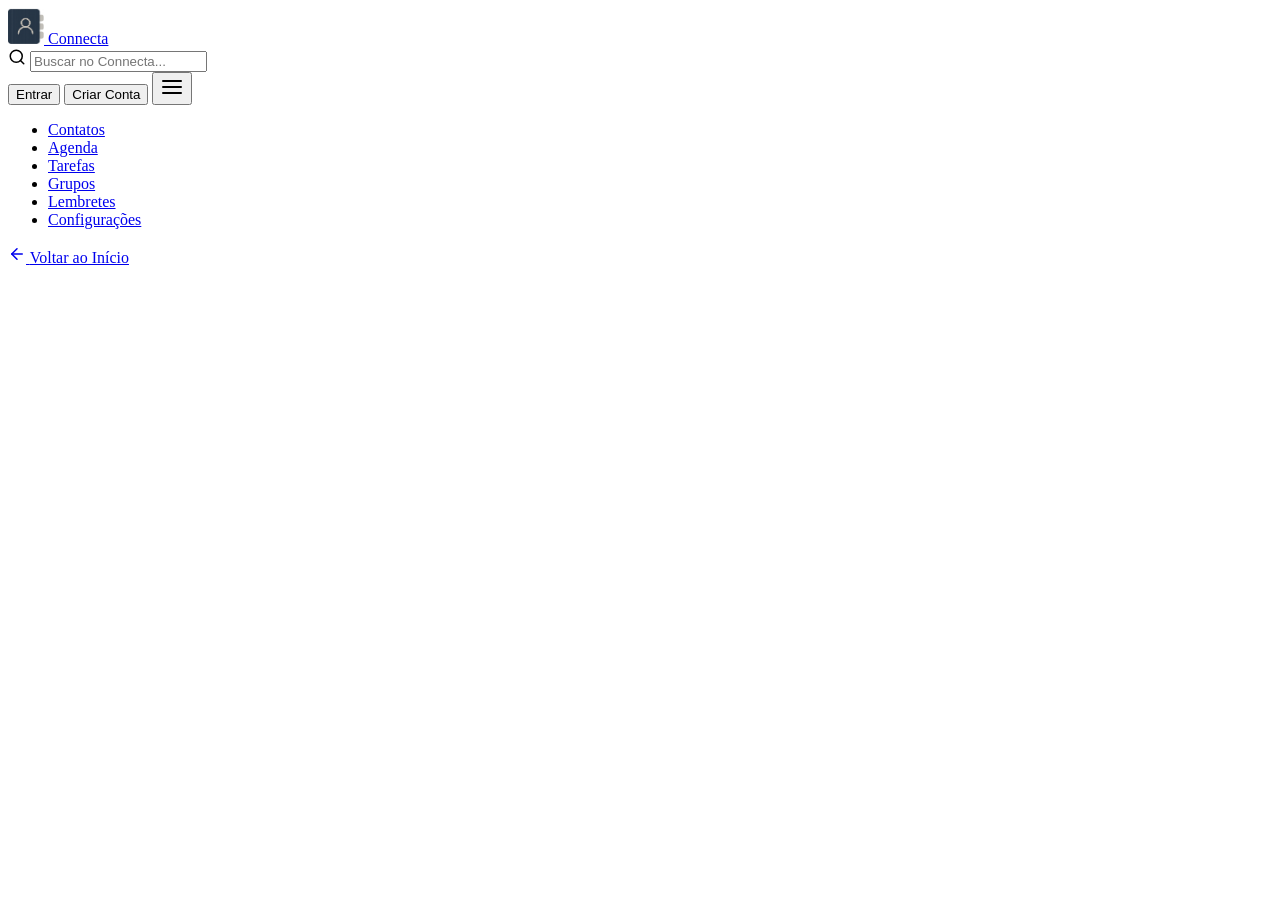
==== agenda.html @ d6580e30 "feat: adiciona estrutura HTML do header" ====
<!DOCTYPE html>
<html lang="pt-BR">
<head>
    <meta charset="UTF-8">
    <meta name="viewport" content="width=device-width, initial-scale=1.0">
    <title>Connecta — Agenda de Contatos</title>
    <link rel="stylesheet" href="style.css">
</head>
<body>

    <header class="main-header">
        <div class="header-container">

            <a href="index.html" class="logo-link" title="Connecta Home">
                <img src="assets/logo_connecta.png" alt="Logotipo do Connecta" class="logo-img" width="36" height="36">
                <span class="logo-text">Connecta</span>
            </a>

            <form class="search-form" action="#" method="GET" role="search">
                <div class="search-wrapper">
                    <svg class="search-icon" xmlns="http://www.w3.org/2000/svg" viewBox="0 0 24 24" width="18" height="18" fill="none" stroke="currentColor" stroke-width="2" stroke-linecap="round" stroke-linejoin="round" aria-hidden="true">
                        <circle cx="11" cy="11" r="8"></circle>
                        <line x1="21" y1="21" x2="16.65" y2="16.65"></line>
                    </svg>
                    <input type="search" class="search-input" placeholder="Buscar no Connecta..." aria-label="Buscar no Connecta">
                </div>
            </form>

            <div class="header-actions">
                <button type="button" class="btn btn-outline">Entrar</button>
                <button type="button" class="btn btn-primary">Criar Conta</button>
                <button type="button" class="btn-menu-mobile" aria-label="Abrir menu de navegação móvel">
                    <svg class="hamburger-icon" xmlns="http://www.w3.org/2000/svg" viewBox="0 0 24 24" width="24" height="24" fill="none" stroke="currentColor" stroke-width="2" stroke-linecap="round" stroke-linejoin="round" aria-hidden="true">
                        <line x1="3" y1="12" x2="21" y2="12"></line>
                        <line x1="3" y1="6" x2="21" y2="6"></line>
                        <line x1="3" y1="18" x2="21" y2="18"></line>
                    </svg>
                </button>
            </div>

        </div>
    </header>

    <div class="app-layout">
        <aside class="sidebar">
            <nav class="sidebar-nav" aria-label="Navegação Lateral">
                <ul class="sidebar-list">
                    <li class="sidebar-item">
                        <a href="index.html" class="sidebar-link">Contatos</a>
                    </li>
                    <li class="sidebar-item">
                        <a href="agenda.html" class="sidebar-link">Agenda</a>
                    </li>
                    <li class="sidebar-item">
                        <a href="tarefas.html" class="sidebar-link">Tarefas</a>
                    </li>
                    <li class="sidebar-item">
                        <a href="grupos.html" class="sidebar-link">Grupos</a>
                    </li>
                    <li class="sidebar-item">
                        <a href="lembretes.html" class="sidebar-link">Lembretes</a>
                    </li>
                    <li class="sidebar-item">
                        <a href="config.html" class="sidebar-link">Configurações</a>
                    </li>
                </ul>
            </nav>

            <div class="sidebar-footer">
                <a href="index.html" class="btn-back-home">
                    <svg xmlns="http://www.w3.org/2000/svg" viewBox="0 0 24 24" width="18" height="18" fill="none" stroke="currentColor" stroke-width="2" stroke-linecap="round" stroke-linejoin="round" aria-hidden="true">
                        <line x1="19" y1="12" x2="5" y2="12"></line>
                        <polyline points="12 19 5 12 12 5"></polyline>
                    </svg>
                    <span>Voltar ao Início</span>
                </a>
            </div>
        </aside>

        <main class="main-content">
            <!-- Insira o conteúdo específico desta página aqui -->
        </main>
    </div>

</body>
</html>
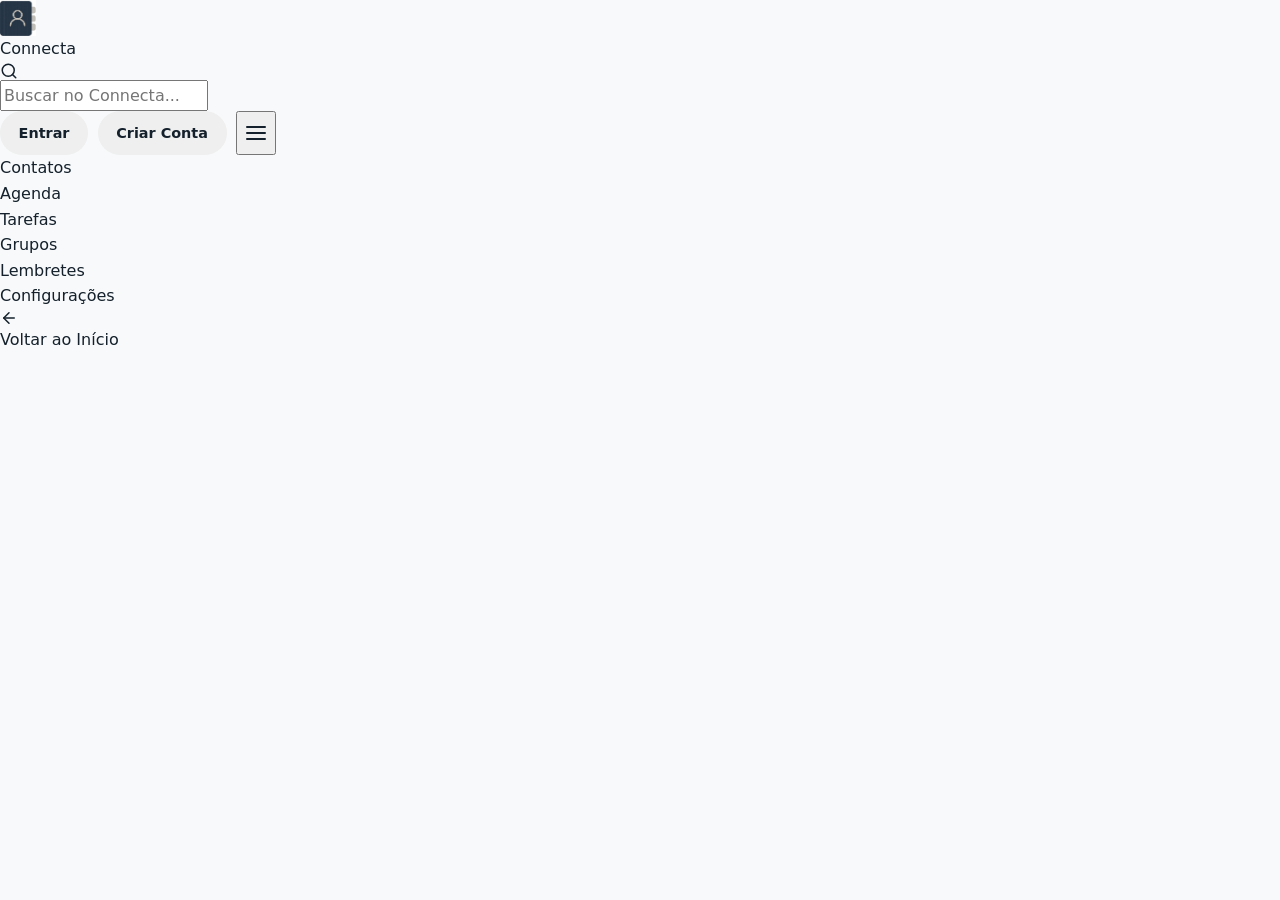
==== commit f8bc1adf: "tts" ====
--- a/agenda.html
+++ b/agenda.html
@@ -61,7 +61,7 @@
                         <a href="lembretes.html" class="sidebar-link">Lembretes</a>
                     </li>
                     <li class="sidebar-item">
-                        <a href="config.html" class="sidebar-link">Configurações</a>
+                        <a href="configuracoes.html" class="sidebar-link">Configurações</a>
                     </li>
                 </ul>
             </nav>
@@ -78,7 +78,6 @@
         </aside>
 
         <main class="main-content">
-            <!-- Insira o conteúdo específico desta página aqui -->
         </main>
     </div>
 
--- a/style.css
+++ b/style.css
@@ -0,0 +1,397 @@
+/* ==========================================================================
+   Connecta — estilos
+   1. Variáveis  2. Base  3. Botões  4. Header  5. Hero  6. Destaques
+   7. Responsivo
+   ========================================================================== */
+
+/* 1. Variáveis ------------------------------------------------------------ */
+:root {
+  --ink: #14202b;
+  --muted: #5a6672;
+  --line: #e2e7ec;
+  --bg: #f7f9fa;
+  --surface: #fff;
+  --brand: #0e6b66;
+  --brand-dark: #0a524e;
+  --brand-soft: #e3f2f0;
+
+  --font-sans: "Inter", system-ui, sans-serif;
+  --font-serif: "DM Serif Display", Georgia, serif;
+  --header-h: 72px;
+  --shadow: 0 12px 32px rgb(20 32 43 / 0.12);
+}
+
+/* 2. Base ----------------------------------------------------------------- */
+*, *::before, *::after { box-sizing: border-box; }
+
+html { scroll-behavior: smooth; }
+
+body {
+  margin: 0;
+  font: 400 1rem/1.6 var(--font-sans);
+  color: var(--ink);
+  background: var(--bg);
+  -webkit-font-smoothing: antialiased;
+}
+
+body.menu-open { overflow: hidden; }
+
+img, svg { display: block; max-width: 100%; }
+a { color: inherit; text-decoration: none; }
+ul { margin: 0; padding: 0; list-style: none; }
+h1, h2, h3, p { margin: 0; }
+button, input { font: inherit; color: inherit; }
+
+:focus-visible { outline: 3px solid var(--brand); outline-offset: 2px; }
+
+.container { width: min(1180px, 100% - 2.5rem); margin-inline: auto; }
+
+.sr-only {
+  position: absolute;
+  width: 1px; height: 1px;
+  overflow: hidden;
+  clip-path: inset(50%);
+  white-space: nowrap;
+}
+
+/* Ícones SVG de traço */
+.search svg,
+.feature svg {
+  fill: none;
+  stroke: currentColor;
+  stroke-width: 1.8;
+  stroke-linecap: round;
+  stroke-linejoin: round;
+}
+
+/* 3. Botões --------------------------------------------------------------- */
+.btn {
+  display: inline-flex;
+  align-items: center;
+  justify-content: center;
+  padding: 0.6rem 1.1rem;
+  border: 1px solid transparent;
+  border-radius: 999px;
+  font-size: 0.9rem;
+  font-weight: 600;
+  cursor: pointer;
+  transition: background 0.2s, border-color 0.2s;
+}
+
+.btn--ghost { background: var(--surface); border-color: var(--line); }
+.btn--ghost:hover { border-color: var(--ink); }
+
+.btn--primary { background: var(--brand); color: #fff; }
+.btn--primary:hover { background: var(--brand-dark); }
+
+.btn--lg { padding: 0.85rem 1.7rem; font-size: 1rem; }
+
+/* 4. Header --------------------------------------------------------------- */
+.site-header {
+  position: sticky;
+  top: 0;
+  z-index: 50;
+  background: var(--surface);
+  border-bottom: 1px solid var(--line);
+}
+
+.header-inner {
+  display: flex;
+  align-items: center;
+  gap: 1.5rem;
+  min-height: var(--header-h);
+}
+
+/* Logo */
+.logo { display: flex; align-items: center; gap: 0.7rem; flex-shrink: 0; }
+.logo img { width: 36px; height: 36px; object-fit: contain; }
+
+.logo strong {
+  display: block;
+  font: 400 1.5rem/1 var(--font-serif);
+}
+
+.logo small { display: block; font-size: 0.75rem; color: var(--muted); }
+
+/* Navegação */
+.site-nav ul { display: flex; gap: 0.25rem; }
+
+.site-nav a {
+  display: block;
+  padding: 0.5rem 0.8rem;
+  border-radius: 8px;
+  font-size: 0.92rem;
+  font-weight: 500;
+  color: var(--muted);
+  transition: background 0.2s, color 0.2s;
+}
+
+.site-nav a:hover { background: var(--bg); color: var(--ink); }
+.site-nav a[aria-current="page"] { background: var(--brand-soft); color: var(--brand); }
+
+/* Busca */
+.search { position: relative; margin-left: auto; width: min(280px, 100%); }
+
+.search svg {
+  position: absolute;
+  top: 50%; left: 0.9rem;
+  width: 18px; height: 18px;
+  translate: 0 -50%;
+  color: var(--muted);
+  pointer-events: none;
+}
+
+.search input {
+  width: 100%;
+  padding: 0.6rem 1rem 0.6rem 2.6rem;
+  border: 1px solid var(--line);
+  border-radius: 999px;
+  background: var(--bg);
+  transition: border-color 0.2s, box-shadow 0.2s, background 0.2s;
+}
+
+.search input:focus {
+  outline: none;
+  border-color: var(--brand);
+  background: var(--surface);
+  box-shadow: 0 0 0 3px var(--brand-soft);
+}
+
+.search-results {
+  position: absolute;
+  inset: calc(100% + 0.5rem) 0 auto;
+  max-height: 320px;
+  padding: 0.35rem;
+  overflow: auto;
+  background: var(--surface);
+  border: 1px solid var(--line);
+  border-radius: 12px;
+  box-shadow: var(--shadow);
+}
+
+.search-results[hidden] { display: none; }
+
+.search-results li {
+  display: flex;
+  flex-direction: column;
+  padding: 0.55rem 0.75rem;
+  border-radius: 8px;
+  font-size: 0.9rem;
+}
+
+.search-results li:hover { background: var(--bg); }
+.search-results small { color: var(--muted); }
+
+.header-actions { display: flex; gap: 0.6rem; }
+
+/* Botão do menu (só aparece no mobile) */
+.menu-toggle {
+  display: none;
+  flex-direction: column;
+  align-items: center;
+  justify-content: center;
+  gap: 5px;
+  width: 42px; height: 42px;
+  background: var(--surface);
+  border: 1px solid var(--line);
+  border-radius: 10px;
+  cursor: pointer;
+}
+
+.menu-toggle span {
+  width: 18px; height: 2px;
+  background: var(--ink);
+  transition: transform 0.2s, opacity 0.2s;
+}
+
+.menu-open .menu-toggle span:nth-child(1) { transform: translateY(7px) rotate(45deg); }
+.menu-open .menu-toggle span:nth-child(2) { opacity: 0; }
+.menu-open .menu-toggle span:nth-child(3) { transform: translateY(-7px) rotate(-45deg); }
+
+.overlay {
+  position: fixed;
+  inset: 0;
+  z-index: 40;
+  background: rgb(20 32 43 / 0.4);
+  opacity: 0;
+  visibility: hidden;
+  transition: opacity 0.3s, visibility 0.3s;
+}
+
+.menu-open .overlay { opacity: 1; visibility: visible; }
+
+/* 5. Hero ----------------------------------------------------------------- */
+.hero { padding: clamp(3rem, 8vw, 6rem) 0; }
+
+.hero-inner {
+  display: grid;
+  grid-template-columns: 1fr 1.05fr;
+  gap: clamp(2rem, 6vw, 5rem);
+  align-items: center;
+}
+
+.hero h1 {
+  font: 400 clamp(2.4rem, 5.5vw, 4rem)/1.08 var(--font-serif);
+  letter-spacing: -0.01em;
+  text-wrap: balance;
+}
+
+.hero p {
+  max-width: 44ch;
+  margin: 1.25rem 0 2rem;
+  font-size: 1.125rem;
+  color: var(--muted);
+}
+
+.checks {
+  display: flex;
+  flex-wrap: wrap;
+  gap: 0.5rem 1.5rem;
+  margin-top: 1.5rem;
+  font-size: 0.92rem;
+  color: var(--muted);
+}
+
+.checks li::before {
+  content: "✓";
+  margin-right: 0.45rem;
+  font-weight: 700;
+  color: var(--brand);
+}
+
+/* Mockup do app */
+.mockup {
+  display: grid;
+  grid-template-columns: 150px 1fr;
+  overflow: hidden;
+  font-size: 0.85rem;
+  background: var(--surface);
+  border: 1px solid var(--line);
+  border-radius: 18px;
+  box-shadow: 0 30px 60px -20px rgb(20 32 43 / 0.25);
+}
+
+.mockup aside {
+  padding: 1.25rem 1rem;
+  background: var(--bg);
+  border-right: 1px solid var(--line);
+}
+
+.mockup aside strong {
+  display: block;
+  margin-bottom: 1rem;
+  font: 400 1.1rem/1 var(--font-serif);
+}
+
+.mockup aside li { padding: 0.45rem 0.6rem; border-radius: 8px; color: var(--muted); }
+.mockup aside .is-active { background: var(--brand-soft); color: var(--brand); font-weight: 600; }
+
+.mockup-main { padding: 1.25rem; }
+
+.mockup-head {
+  display: flex;
+  align-items: center;
+  justify-content: space-between;
+  margin-bottom: 0.75rem;
+}
+
+.mockup-head h3 { font-size: 1rem; }
+
+.mockup-head span {
+  padding: 0.3rem 0.75rem;
+  border-radius: 999px;
+  background: var(--brand);
+  color: #fff;
+  font-size: 0.75rem;
+  font-weight: 600;
+}
+
+.contact {
+  display: flex;
+  align-items: center;
+  gap: 0.75rem;
+  padding: 0.75rem 0;
+  border-top: 1px solid var(--line);
+}
+
+.contact small { display: block; color: var(--muted); }
+
+.contact:nth-child(1) { --tone: #b4531b; }
+.contact:nth-child(2) { --tone: #0e6b66; }
+.contact:nth-child(3) { --tone: #3558c6; }
+
+.avatar {
+  display: grid;
+  place-items: center;
+  flex-shrink: 0;
+  width: 36px; height: 36px;
+  border-radius: 50%;
+  font-weight: 600;
+  color: var(--tone);
+  background: color-mix(in srgb, var(--tone) 14%, #fff);
+}
+
+/* 6. Destaques ------------------------------------------------------------ */
+.features { padding-bottom: clamp(3rem, 8vw, 6rem); }
+
+.features-list {
+  display: grid;
+  grid-template-columns: repeat(3, 1fr);
+  gap: 2rem;
+}
+
+.feature { padding-top: 1.5rem; border-top: 1px solid var(--line); }
+
+.feature svg {
+  width: 40px; height: 40px;
+  padding: 9px;
+  border-radius: 10px;
+  background: var(--brand-soft);
+  color: var(--brand);
+}
+
+.feature h3 { margin-top: 1rem; font-size: 1.05rem; }
+.feature p { margin-top: 0.35rem; font-size: 0.92rem; color: var(--muted); }
+
+/* 7. Responsivo ----------------------------------------------------------- */
+
+/* Menu vira gaveta lateral */
+@media (max-width: 1120px) {
+  .menu-toggle { display: flex; }
+
+  .site-nav {
+    position: fixed;
+    inset: 0 0 0 auto;
+    width: min(320px, 85vw);
+    padding: 5rem 1.25rem 1.5rem;
+    background: var(--surface);
+    box-shadow: var(--shadow);
+    translate: 100% 0;
+    visibility: hidden;
+    transition: translate 0.3s, visibility 0.3s;
+  }
+
+  .menu-open .site-nav { translate: 0; visibility: visible; }
+
+  .site-nav ul { flex-direction: column; }
+  .site-nav a { padding: 0.8rem 1rem; font-size: 1rem; }
+}
+
+@media (max-width: 960px) {
+  .hero-inner { grid-template-columns: 1fr; }
+}
+
+@media (max-width: 720px) {
+  .header-inner { flex-wrap: wrap; gap: 0.75rem; padding-block: 0.75rem; }
+  .header-actions { margin-left: auto; }
+  .header-actions .btn--ghost { display: none; }
+  .search { order: 5; flex: 1 1 100%; width: 100%; margin-left: 0; }
+
+  .features-list { grid-template-columns: 1fr; gap: 1.5rem; }
+  .mockup { grid-template-columns: 1fr; }
+  .mockup aside { display: none; }
+}
+
+@media (prefers-reduced-motion: reduce) {
+  * { transition: none !important; scroll-behavior: auto !important; }
+}
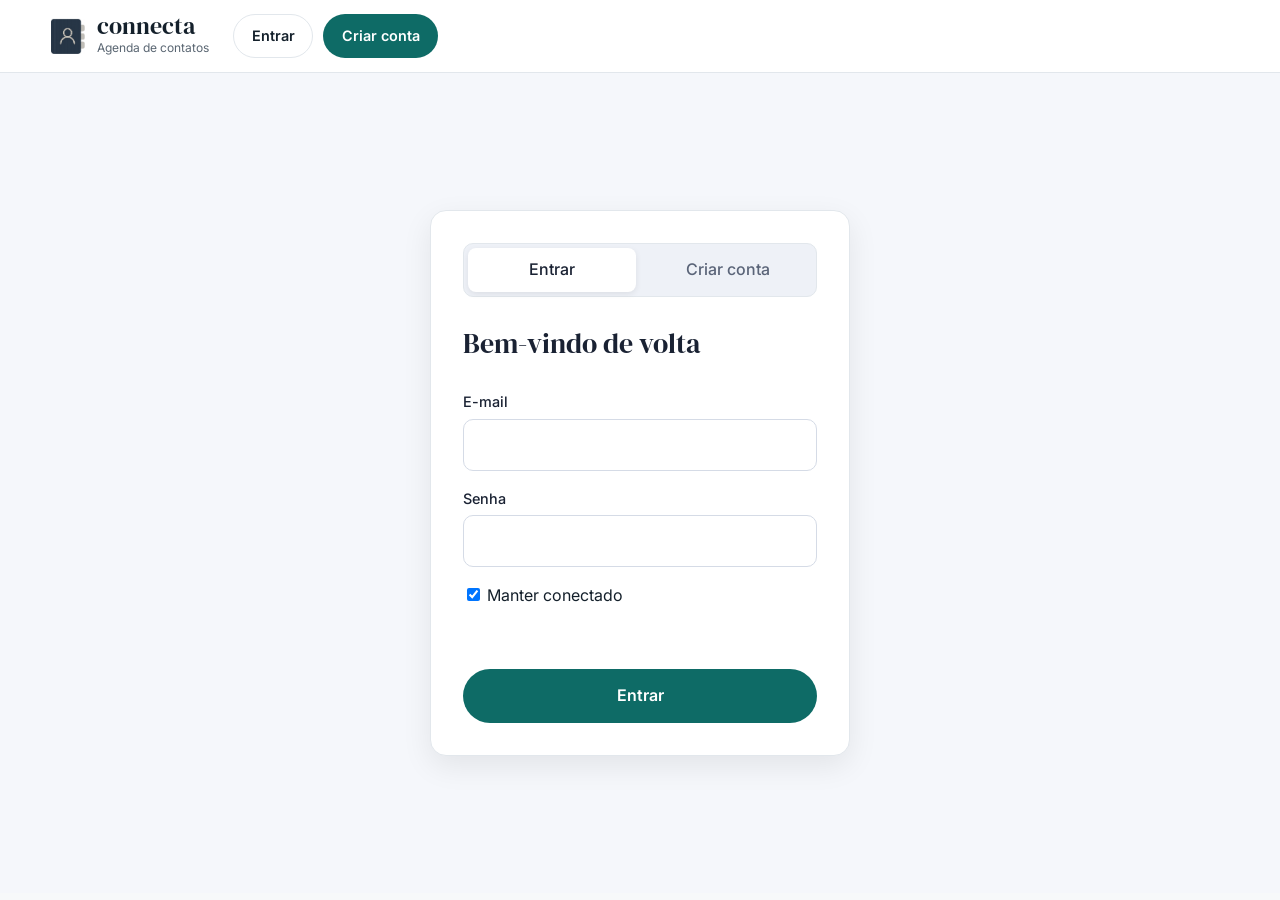
==== commit b63f69d5: "80%" ====
--- a/agenda.html
+++ b/agenda.html
@@ -1,85 +1,997 @@
 <!DOCTYPE html>
 <html lang="pt-BR">
 <head>
-    <meta charset="UTF-8">
-    <meta name="viewport" content="width=device-width, initial-scale=1.0">
-    <title>Connecta — Agenda de Contatos</title>
-    <link rel="stylesheet" href="style.css">
+  <meta charset="UTF-8">
+  <meta name="viewport" content="width=device-width, initial-scale=1">
+  <title>Agenda | Connecta</title>
+  <link rel="icon" href="images/logo.png">
+  <link rel="preconnect" href="https://fonts.googleapis.com">
+  <link rel="preconnect" href="https://fonts.gstatic.com" crossorigin>
+  <link rel="stylesheet" href="https://fonts.googleapis.com/css2?family=DM+Serif+Display&family=Inter:wght@400;500;600&display=swap">
+  <style>
+    :root {
+      --primaria: #4f46e5;
+      --primaria-suave: #eef2ff;
+      --primaria-escura: #4338ca;
+      --texto: #1f2937;
+      --texto-suave: #6b7280;
+      --borda: #e5e7eb;
+      --fundo: #f8fafc;
+      --branco: #ffffff;
+      --verde: #16a34a;
+      --amarelo: #d97706;
+      --vermelho: #dc2626;
+      --raio: 14px;
+      --sombra: 0 4px 18px rgba(15, 23, 42, 0.06);
+    }
+
+    * { box-sizing: border-box; }
+
+    body {
+      margin: 0;
+      font-family: "Inter", system-ui, sans-serif;
+      background: var(--fundo);
+      color: var(--texto);
+      min-height: 100vh;
+    }
+
+    [hidden] { display: none !important; }
+
+    /* ---------- Cabeçalho ---------- */
+    .topo {
+      background: var(--branco);
+      border-bottom: 1px solid var(--borda);
+      position: sticky;
+      top: 0;
+      z-index: 10;
+    }
+    .topo-inner {
+      max-width: 1100px;
+      margin: 0 auto;
+      padding: 14px 20px;
+      display: flex;
+      align-items: center;
+      gap: 20px;
+      flex-wrap: wrap;
+    }
+    .logo {
+      display: flex;
+      align-items: center;
+      gap: 10px;
+      text-decoration: none;
+      color: var(--texto);
+    }
+    .logo strong {
+      font-family: "DM Serif Display", serif;
+      font-weight: 400;
+      font-size: 1.2rem;
+    }
+    .nav { display: flex; gap: 4px; flex-wrap: wrap; }
+    .nav a {
+      text-decoration: none;
+      color: var(--texto-suave);
+      padding: 7px 12px;
+      border-radius: 999px;
+      font-size: 0.92rem;
+    }
+    .nav a:hover { background: var(--fundo); color: var(--texto); }
+    .nav a[aria-current="page"] {
+      background: var(--primaria-suave);
+      color: var(--primaria);
+      font-weight: 600;
+    }
+    .usuario {
+      margin-left: auto;
+      display: flex;
+      align-items: center;
+      gap: 10px;
+      font-size: 0.9rem;
+      color: var(--texto-suave);
+    }
+    .usuario strong { color: var(--texto); }
+
+    /* ---------- Layout ---------- */
+    .container { max-width: 1100px; margin: 0 auto; padding: 32px 20px 60px; }
+
+    .cabecalho {
+      display: flex;
+      justify-content: space-between;
+      align-items: flex-end;
+      gap: 16px;
+      flex-wrap: wrap;
+      margin-bottom: 24px;
+    }
+    .cabecalho h1 {
+      font-family: "DM Serif Display", serif;
+      font-weight: 400;
+      font-size: 2rem;
+      margin: 0 0 4px;
+    }
+    .cabecalho p { margin: 0; color: var(--texto-suave); }
+
+    /* ---------- Botões ---------- */
+    .btn {
+      border: 1px solid transparent;
+      border-radius: 10px;
+      padding: 10px 16px;
+      font: inherit;
+      font-size: 0.92rem;
+      font-weight: 600;
+      cursor: pointer;
+      transition: background 0.2s, transform 0.1s;
+    }
+    .btn:active { transform: scale(0.98); }
+    .btn-primario { background: var(--primaria); color: #fff; }
+    .btn-primario:hover { background: var(--primaria-escura); }
+    .btn-secundario { background: var(--branco); border-color: var(--borda); color: var(--texto); }
+    .btn-secundario:hover { background: var(--fundo); }
+    .btn-perigo { background: #fee2e2; color: var(--vermelho); }
+    .btn-perigo:hover { background: #fecaca; }
+    .btn-pequeno { padding: 6px 12px; font-size: 0.83rem; }
+    .btn-texto {
+      background: none;
+      border: none;
+      color: var(--primaria);
+      font: inherit;
+      font-size: 0.9rem;
+      font-weight: 600;
+      cursor: pointer;
+      padding: 0;
+    }
+
+    /* ---------- Filtros ---------- */
+    .filtros {
+      display: flex;
+      gap: 12px;
+      flex-wrap: wrap;
+      align-items: center;
+      background: var(--branco);
+      border: 1px solid var(--borda);
+      border-radius: var(--raio);
+      padding: 12px;
+      margin-bottom: 20px;
+      box-shadow: var(--sombra);
+    }
+    .abas { display: flex; gap: 6px; flex-wrap: wrap; }
+    .aba {
+      border: none;
+      background: transparent;
+      padding: 8px 14px;
+      border-radius: 8px;
+      font: inherit;
+      font-size: 0.9rem;
+      color: var(--texto-suave);
+      cursor: pointer;
+    }
+    .aba:hover { background: var(--fundo); }
+    .aba.ativa { background: var(--primaria-suave); color: var(--primaria); font-weight: 600; }
+    .filtro-mes {
+      margin-left: auto;
+      display: flex;
+      gap: 8px;
+      align-items: center;
+    }
+    .filtro-mes input {
+      padding: 8px 10px;
+      border: 1px solid var(--borda);
+      border-radius: 8px;
+      font: inherit;
+    }
+
+    /* ---------- Lista ---------- */
+    .lista { display: grid; gap: 14px; }
+    .card {
+      background: var(--branco);
+      border: 1px solid var(--borda);
+      border-radius: var(--raio);
+      padding: 18px;
+      display: grid;
+      grid-template-columns: 74px 1fr;
+      gap: 18px;
+      box-shadow: var(--sombra);
+      cursor: pointer;
+      transition: transform 0.15s, box-shadow 0.15s;
+    }
+    .card:hover, .card:focus-visible {
+      transform: translateY(-2px);
+      box-shadow: 0 8px 24px rgba(15, 23, 42, 0.1);
+      outline: none;
+    }
+    .data-bloco {
+      background: var(--primaria-suave);
+      color: var(--primaria);
+      border-radius: 12px;
+      text-align: center;
+      padding: 10px 6px;
+      align-self: start;
+    }
+    .data-bloco .dia { display: block; font-size: 1.7rem; font-weight: 700; line-height: 1; }
+    .data-bloco .mes { display: block; font-size: 0.78rem; text-transform: uppercase; letter-spacing: 0.05em; margin-top: 4px; }
+    .data-bloco .ano { display: block; font-size: 0.72rem; opacity: 0.7; }
+    .card h3 { margin: 0 0 6px; font-size: 1.1rem; }
+    .meta {
+      display: flex;
+      gap: 14px;
+      flex-wrap: wrap;
+      font-size: 0.88rem;
+      color: var(--texto-suave);
+      margin-bottom: 10px;
+    }
+    .badges { display: flex; gap: 8px; flex-wrap: wrap; }
+    .badge {
+      font-size: 0.75rem;
+      padding: 3px 10px;
+      border-radius: 999px;
+      background: var(--fundo);
+      color: var(--texto-suave);
+      border: 1px solid var(--borda);
+      font-weight: 500;
+    }
+    .badge.verde { background: #dcfce7; color: #166534; border-color: #bbf7d0; }
+    .badge.amarelo { background: #fef3c7; color: #92400e; border-color: #fde68a; }
+    .badge.vermelho { background: #fee2e2; color: #991b1b; border-color: #fecaca; }
+    .badge.roxo { background: var(--primaria-suave); color: var(--primaria); border-color: #c7d2fe; }
+
+    .vazio {
+      text-align: center;
+      padding: 48px 20px;
+      background: var(--branco);
+      border: 2px dashed var(--borda);
+      border-radius: var(--raio);
+      color: var(--texto-suave);
+    }
+    .vazio strong { color: var(--texto); display: block; margin-bottom: 6px; }
+
+    /* ---------- Modais ---------- */
+    dialog {
+      border: none;
+      border-radius: 18px;
+      padding: 0;
+      width: min(580px, 94vw);
+      max-height: 90vh;
+      box-shadow: 0 20px 60px rgba(15, 23, 42, 0.25);
+    }
+    dialog::backdrop { background: rgba(15, 23, 42, 0.45); }
+    .modal { padding: 24px; }
+    .modal-topo {
+      display: flex;
+      justify-content: space-between;
+      align-items: center;
+      margin-bottom: 18px;
+      gap: 12px;
+    }
+    .modal-topo h2 {
+      margin: 0;
+      font-family: "DM Serif Display", serif;
+      font-weight: 400;
+      font-size: 1.5rem;
+    }
+    .fechar {
+      background: none;
+      border: none;
+      font-size: 1.6rem;
+      cursor: pointer;
+      color: var(--texto-suave);
+      line-height: 1;
+    }
+
+    .campos { display: grid; grid-template-columns: 1fr 1fr; gap: 14px; }
+    .campo { display: flex; flex-direction: column; gap: 6px; }
+    .campo.inteiro { grid-column: 1 / -1; }
+    .campo label { font-size: 0.85rem; font-weight: 600; }
+    .obrigatorio { color: var(--vermelho); font-weight: 700; }
+    .campo input, .campo select, .campo textarea {
+      padding: 10px 12px;
+      border: 1px solid var(--borda);
+      border-radius: 10px;
+      font: inherit;
+      background: var(--branco);
+      color: var(--texto);
+    }
+    .campo textarea { resize: vertical; min-height: 70px; }
+    .campo input:focus, .campo select:focus, .campo textarea:focus {
+      outline: 2px solid var(--primaria);
+      outline-offset: 0;
+      border-color: transparent;
+    }
+    .campo input[aria-invalid="true"], .campo select[aria-invalid="true"] {
+      border-color: var(--vermelho);
+      background: #fef2f2;
+    }
+    .campo small { color: var(--texto-suave); font-size: 0.78rem; }
+    .erro-campo { color: var(--vermelho); font-size: 0.78rem; min-height: 1em; }
+    .checkbox { display: flex; gap: 10px; align-items: center; font-size: 0.9rem; font-weight: 500; }
+    .legenda { font-size: 0.8rem; color: var(--texto-suave); margin: 14px 0 0; }
+    .aviso-geral { color: var(--vermelho); font-size: 0.88rem; margin: 10px 0 0; min-height: 1em; }
+    .acoes {
+      display: flex;
+      justify-content: flex-end;
+      gap: 10px;
+      margin-top: 20px;
+      flex-wrap: wrap;
+    }
+    .acoes.esquerda { justify-content: space-between; }
+
+    .bloco { margin-top: 18px; }
+    .bloco h4 {
+      margin: 0 0 8px;
+      font-size: 0.8rem;
+      color: var(--texto-suave);
+      text-transform: uppercase;
+      letter-spacing: 0.05em;
+    }
+    .bloco p { margin: 0; line-height: 1.5; white-space: pre-line; }
+    .pessoas { list-style: none; margin: 0; padding: 0; display: grid; gap: 8px; }
+    .pessoas li {
+      display: flex;
+      justify-content: space-between;
+      align-items: center;
+      gap: 10px;
+      padding: 8px 12px;
+      background: var(--fundo);
+      border-radius: 10px;
+      font-size: 0.9rem;
+    }
+    .pessoas .botoes { display: flex; gap: 6px; }
+    .rsvp { display: flex; gap: 8px; flex-wrap: wrap; }
+    .rsvp button {
+      flex: 1;
+      padding: 10px;
+      border-radius: 10px;
+      border: 1px solid var(--borda);
+      background: var(--branco);
+      font: inherit;
+      font-size: 0.88rem;
+      cursor: pointer;
+      min-width: 90px;
+    }
+    .rsvp button.vai { background: #dcfce7; border-color: var(--verde); color: #166534; font-weight: 600; }
+    .rsvp button.talvez { background: #fef3c7; border-color: var(--amarelo); color: #92400e; font-weight: 600; }
+    .rsvp button.nao { background: #fee2e2; border-color: var(--vermelho); color: #991b1b; font-weight: 600; }
+    .nota { font-size: 0.88rem; color: var(--texto-suave); margin: 0; }
+
+    /* ---------- Notificação ---------- */
+    .toast {
+      position: fixed;
+      bottom: 24px;
+      left: 50%;
+      transform: translateX(-50%);
+      background: var(--texto);
+      color: #fff;
+      padding: 12px 18px;
+      border-radius: 10px;
+      font-size: 0.9rem;
+      box-shadow: 0 10px 30px rgba(0, 0, 0, 0.2);
+      z-index: 100;
+      opacity: 0;
+      pointer-events: none;
+      transition: opacity 0.25s;
+    }
+    .toast.visivel { opacity: 1; }
+
+    @media (max-width: 640px) {
+      .campos { grid-template-columns: 1fr; }
+      .card { grid-template-columns: 1fr; }
+      .data-bloco { display: flex; gap: 8px; align-items: baseline; justify-content: flex-start; padding: 8px 12px; }
+      .data-bloco .dia { font-size: 1.2rem; }
+      .filtro-mes { margin-left: 0; width: 100%; }
+      .filtro-mes input { flex: 1; }
+      .usuario { margin-left: 0; }
+    }
+  </style>
 </head>
 <body>
 
-    <header class="main-header">
-        <div class="header-container">
-
-            <a href="index.html" class="logo-link" title="Connecta Home">
-                <img src="assets/logo_connecta.png" alt="Logotipo do Connecta" class="logo-img" width="36" height="36">
-                <span class="logo-text">Connecta</span>
-            </a>
-
-            <form class="search-form" action="#" method="GET" role="search">
-                <div class="search-wrapper">
-                    <svg class="search-icon" xmlns="http://www.w3.org/2000/svg" viewBox="0 0 24 24" width="18" height="18" fill="none" stroke="currentColor" stroke-width="2" stroke-linecap="round" stroke-linejoin="round" aria-hidden="true">
-                        <circle cx="11" cy="11" r="8"></circle>
-                        <line x1="21" y1="21" x2="16.65" y2="16.65"></line>
-                    </svg>
-                    <input type="search" class="search-input" placeholder="Buscar no Connecta..." aria-label="Buscar no Connecta">
-                </div>
-            </form>
-
-            <div class="header-actions">
-                <button type="button" class="btn btn-outline">Entrar</button>
-                <button type="button" class="btn btn-primary">Criar Conta</button>
-                <button type="button" class="btn-menu-mobile" aria-label="Abrir menu de navegação móvel">
-                    <svg class="hamburger-icon" xmlns="http://www.w3.org/2000/svg" viewBox="0 0 24 24" width="24" height="24" fill="none" stroke="currentColor" stroke-width="2" stroke-linecap="round" stroke-linejoin="round" aria-hidden="true">
-                        <line x1="3" y1="12" x2="21" y2="12"></line>
-                        <line x1="3" y1="6" x2="21" y2="6"></line>
-                        <line x1="3" y1="18" x2="21" y2="18"></line>
-                    </svg>
-                </button>
+  <header class="topo">
+    <div class="topo-inner">
+      <a class="logo" href="index.html">
+        <img src="assets/logo_connecta.png" alt="" width="34" height="34">
+        <strong>connecta</strong>
+      </a>
+      <nav class="nav" aria-label="Principal">
+        <a href="index.html">Contatos</a>
+        <a href="agenda.html" aria-current="page">Agenda</a>
+        <a href="tarefas.html">Tarefas</a>
+        <a href="grupos.html">Grupos</a>
+        <a href="lembretes.html">Lembretes</a>
+        <a href="configuracoes.html">Configurações</a>
+      </nav>
+      <div class="usuario" id="area-usuario"></div>
+    </div>
+  </header>
+
+  <main class="container">
+    <section class="cabecalho">
+      <div>
+        <h1>Agenda</h1>
+        <p>Crie reuniões, convide pessoas e acompanhe quem vai.</p>
+      </div>
+      <button type="button" class="btn btn-primario" id="btn-nova">+ Nova reunião</button>
+    </section>
+
+    <section class="filtros" aria-label="Filtros">
+      <div class="abas" role="tablist">
+        <button type="button" class="aba ativa" data-aba="todos" role="tab" aria-selected="true">Todas</button>
+        <button type="button" class="aba" data-aba="minhas" role="tab" aria-selected="false">Minhas</button>
+        <button type="button" class="aba" data-aba="convites" role="tab" aria-selected="false">Convites</button>
+        <button type="button" class="aba" data-aba="pedidos" role="tab" aria-selected="false">Meus pedidos</button>
+      </div>
+      <div class="filtro-mes">
+        <input type="month" id="filtro-mes" aria-label="Filtrar por mês">
+        <button type="button" class="btn-texto" id="limpar-mes">Limpar</button>
+      </div>
+    </section>
+
+    <section id="lista" class="lista" aria-live="polite"></section>
+  </main>
+
+  <!-- Modal: nova reunião -->
+  <dialog id="modal-nova">
+    <form class="modal" id="form-nova" novalidate>
+      <div class="modal-topo">
+        <h2>Nova reunião</h2>
+        <button type="button" class="fechar" data-fechar aria-label="Fechar">&times;</button>
+      </div>
+
+      <div class="campos">
+        <div class="campo inteiro">
+          <label for="titulo">Título <span class="obrigatorio">*</span></label>
+          <input id="titulo" type="text" maxlength="100" placeholder="Ex.: Reunião de planejamento" required>
+          <span class="erro-campo" data-erro-para="titulo"></span>
+        </div>
+
+        <div class="campo">
+          <label for="data">Data <span class="obrigatorio">*</span></label>
+          <input id="data" type="date" required>
+          <span class="erro-campo" data-erro-para="data"></span>
+        </div>
+
+        <div class="campo">
+          <label for="hora">Horário <span class="obrigatorio">*</span></label>
+          <input id="hora" type="time" required>
+          <span class="erro-campo" data-erro-para="hora"></span>
+        </div>
+
+        <div class="campo inteiro">
+          <label for="local">Local ou link</label>
+          <input id="local" type="text" maxlength="150" placeholder="Sala 2, Google Meet, endereço...">
+        </div>
+
+        <div class="campo inteiro">
+          <label for="descricao">Descrição</label>
+          <textarea id="descricao" maxlength="500" placeholder="Pauta, observações..."></textarea>
+        </div>
+
+        <div class="campo">
+          <label for="visibilidade">Quem pode ver <span class="obrigatorio">*</span></label>
+          <select id="visibilidade" required>
+            <option value="publica">Pública (todos os usuários)</option>
+            <option value="privada">Privada (só convidados)</option>
+          </select>
+          <span class="erro-campo" data-erro-para="visibilidade"></span>
+        </div>
+
+        <div class="campo">
+          <label class="checkbox">
+            <input type="checkbox" id="aceita-pedidos" checked>
+            Aceitar pedidos de participação
+          </label>
+        </div>
+
+        <div class="campo inteiro">
+          <label for="convidados">Convidados</label>
+          <input id="convidados" type="text" placeholder="Ana, Bruno, Carla">
+          <small>Separe os nomes por vírgula. Convidados confirmam presença no detalhe da reunião.</small>
+        </div>
+      </div>
+
+      <p class="legenda"><span class="obrigatorio">*</span> Campos obrigatórios</p>
+      <p class="aviso-geral" id="aviso-nova" role="alert"></p>
+
+      <div class="acoes">
+        <button type="button" class="btn btn-secundario" data-fechar>Cancelar</button>
+        <button type="submit" class="btn btn-primario">Criar reunião</button>
+      </div>
+    </form>
+  </dialog>
+
+  <!-- Modal: detalhes -->
+  <dialog id="modal-detalhe">
+    <div class="modal" id="conteudo-detalhe"></div>
+  </dialog>
+
+  <div class="toast" id="toast" role="status" aria-live="polite"></div>
+
+<script>
+(() => {
+  "use strict";
+
+  const CHAVE_EVENTOS = "connecta_agenda_eventos";
+  const CHAVE_SESSAO = "connecta_sessao";
+
+  /* ================= Sessão ================= */
+
+  function lerSessao() {
+    const bruto = localStorage.getItem(CHAVE_SESSAO) ?? sessionStorage.getItem(CHAVE_SESSAO);
+    if (!bruto) return null;
+    try {
+      const s = JSON.parse(bruto);
+      if (typeof s !== "object" || s === null) return { id: String(s), nome: String(s) };
+      const nome = s.nome || s.name || s.usuario?.nome || s.email || "Usuário";
+      const id = s.id || s.usuarioId || s.email || nome;
+      return { id: String(id), nome: String(nome) };
+    } catch {
+      return { id: bruto, nome: bruto };
+    }
+  }
+
+  const eu = lerSessao();
+  if (!eu) {
+    location.replace("login.html?next=agenda.html");
+    return;
+  }
+
+  function sair() {
+    localStorage.removeItem(CHAVE_SESSAO);
+    sessionStorage.removeItem(CHAVE_SESSAO);
+    location.href = "login.html";
+  }
+
+  document.getElementById("area-usuario").innerHTML =
+    `Olá, <strong>${esc(eu.nome)}</strong> <button type="button" class="btn btn-secundario btn-pequeno" id="btn-sair">Sair</button>`;
+  document.getElementById("btn-sair").addEventListener("click", sair);
+
+  /* ================= Utilidades ================= */
+
+  function esc(t) {
+    return String(t ?? "").replace(/[&<>"']/g, (c) =>
+      ({ "&": "&amp;", "<": "&lt;", ">": "&gt;", '"': "&quot;", "'": "&#39;" }[c]));
+  }
+  const norm = (t) => String(t ?? "").trim().toLowerCase();
+  const gerarId = () => Date.now().toString(36) + Math.random().toString(36).slice(2, 8);
+  const hojeISO = () => new Date().toLocaleDateString("en-CA");
+
+  const MESES = ["jan", "fev", "mar", "abr", "mai", "jun", "jul", "ago", "set", "out", "nov", "dez"];
+  const MESES_LONGOS = ["janeiro", "fevereiro", "março", "abril", "maio", "junho", "julho", "agosto", "setembro", "outubro", "novembro", "dezembro"];
+  const DIAS = ["domingo", "segunda-feira", "terça-feira", "quarta-feira", "quinta-feira", "sexta-feira", "sábado"];
+
+  function partesData(dataISO) {
+    const [a, m, d] = dataISO.split("-").map(Number);
+    const dt = new Date(a, m - 1, d);
+    return {
+      dia: String(d).padStart(2, "0"),
+      mes: MESES[m - 1],
+      mesLongo: MESES_LONGOS[m - 1],
+      ano: a,
+      semana: DIAS[dt.getDay()],
+    };
+  }
+
+  function mostrarToast(texto) {
+    const t = document.getElementById("toast");
+    t.textContent = texto;
+    t.classList.add("visivel");
+    clearTimeout(mostrarToast.timer);
+    mostrarToast.timer = setTimeout(() => t.classList.remove("visivel"), 2600);
+  }
+
+  /* ================= Armazenamento ================= */
+
+  let eventos = [];
+
+  function carregarEventos() {
+    try {
+      const dados = JSON.parse(localStorage.getItem(CHAVE_EVENTOS));
+      eventos = Array.isArray(dados) ? dados : [];
+    } catch {
+      eventos = [];
+    }
+  }
+
+  function salvarEventos() {
+    try {
+      localStorage.setItem(CHAVE_EVENTOS, JSON.stringify(eventos));
+      return true;
+    } catch {
+      mostrarToast("Não foi possível salvar. Verifique o armazenamento do navegador.");
+      return false;
+    }
+  }
+
+  /* ================= Regras de acesso ================= */
+
+  const souOrganizador = (e) => e.criador.id === eu.id;
+  const minhaParticipacao = (e) =>
+    e.convidados.find((c) => c.id === eu.id || (!c.id && norm(c.nome) === norm(eu.nome)));
+  const souConvidado = (e) => !!minhaParticipacao(e);
+  const meuPedido = (e) => e.pedidos.find((p) => p.id === eu.id);
+
+  const podeVer = (e) =>
+    souOrganizador(e) || e.visibilidade === "publica" || souConvidado(e) || !!meuPedido(e);
+
+  const podePedir = (e) =>
+    !souOrganizador(e) && e.aceitaPedidos && !souConvidado(e) && !meuPedido(e);
+
+  /* ================= Lista ================= */
+
+  const lista = document.getElementById("lista");
+  const filtroMes = document.getElementById("filtro-mes");
+  let abaAtiva = "todos";
+
+  function eventosFiltrados() {
+    const mes = filtroMes.value;
+    return eventos
+      .filter(podeVer)
+      .filter((e) => !mes || e.data.startsWith(mes))
+      .filter((e) => {
+        if (abaAtiva === "minhas") return souOrganizador(e);
+        if (abaAtiva === "convites") return souConvidado(e) && !souOrganizador(e);
+        if (abaAtiva === "pedidos") return !!meuPedido(e);
+        return true;
+      })
+      .sort((a, b) => (a.data + a.hora).localeCompare(b.data + b.hora));
+  }
+
+  function badgeStatus(e) {
+    if (souOrganizador(e)) return `<span class="badge roxo">Organizador</span>`;
+    const p = minhaParticipacao(e);
+    if (p) {
+      const mapa = {
+        vai: ["verde", "Você vai"],
+        talvez: ["amarelo", "Talvez"],
+        nao: ["vermelho", "Você não vai"],
+      };
+      const [cor, txt] = mapa[p.resposta] || ["", "Convidado"];
+      return `<span class="badge ${cor}">${txt}</span>`;
+    }
+    const pd = meuPedido(e);
+    if (pd) {
+      const mapa = { pendente: ["amarelo", "Pedido pendente"], aceito: ["verde", "Pedido aceito"], recusado: ["vermelho", "Pedido recusado"] };
+      const [cor, txt] = mapa[pd.estado];
+      return `<span class="badge ${cor}">${txt}</span>`;
+    }
+    return "";
+  }
+
+  function renderLista() {
+    const itens = eventosFiltrados();
+
+    if (!itens.length) {
+      lista.innerHTML = `
+        <div class="vazio">
+          <strong>Nenhuma reunião encontrada</strong>
+          Crie uma nova reunião ou ajuste os filtros.
+        </div>`;
+      return;
+    }
+
+    lista.innerHTML = itens.map((e) => {
+      const f = partesData(e.data);
+      const confirmados = e.convidados.filter((c) => c.resposta === "vai").length;
+      const pendentes = e.pedidos.filter((p) => p.estado === "pendente").length;
+      return `
+        <article class="card" data-id="${esc(e.id)}" tabindex="0" role="button" aria-label="Abrir ${esc(e.titulo)}">
+          <div class="data-bloco">
+            <span class="dia">${f.dia}</span>
+            <span class="mes">${f.mes}</span>
+            <span class="ano">${f.ano}</span>
+          </div>
+          <div>
+            <h3>${esc(e.titulo)}</h3>
+            <div class="meta">
+              <span>🕒 ${esc(e.hora)}</span>
+              <span>📍 ${esc(e.local || "Sem local definido")}</span>
+              <span>👥 ${confirmados} confirmado(s)</span>
             </div>
-
+            <div class="badges">
+              <span class="badge">${e.visibilidade === "publica" ? "Pública" : "Privada"}</span>
+              ${e.aceitaPedidos ? `<span class="badge">Aceita pedidos</span>` : ""}
+              ${souOrganizador(e) && pendentes ? `<span class="badge amarelo">${pendentes} pedido(s) pendente(s)</span>` : ""}
+              ${badgeStatus(e)}
+            </div>
+          </div>
+        </article>`;
+    }).join("");
+  }
+
+  /* ================= Nova reunião ================= */
+
+  const modalNova = document.getElementById("modal-nova");
+  const formNova = document.getElementById("form-nova");
+  const campos = {
+    titulo: document.getElementById("titulo"),
+    data: document.getElementById("data"),
+    hora: document.getElementById("hora"),
+    visibilidade: document.getElementById("visibilidade"),
+  };
+
+  function marcarErro(nome, mensagem) {
+    const campo = campos[nome];
+    campo.setAttribute("aria-invalid", mensagem ? "true" : "false");
+    document.querySelector(`[data-erro-para="${nome}"]`).textContent = mensagem || "";
+  }
+
+  function limparErros() {
+    Object.keys(campos).forEach((n) => marcarErro(n, ""));
+    document.getElementById("aviso-nova").textContent = "";
+  }
+
+  function validarNova() {
+    limparErros();
+    let valido = true;
+    const titulo = campos.titulo.value.trim();
+    const data = campos.data.value;
+    const hora = campos.hora.value;
+
+    if (!titulo) { marcarErro("titulo", "Informe o título."); valido = false; }
+    if (!data) { marcarErro("data", "Escolha a data."); valido = false; }
+    else if (data < hojeISO()) { marcarErro("data", "A data não pode ser anterior a hoje."); valido = false; }
+    if (!hora) { marcarErro("hora", "Escolha o horário."); valido = false; }
+    if (!campos.visibilidade.value) { marcarErro("visibilidade", "Escolha quem pode ver."); valido = false; }
+
+    if (!valido) {
+      document.getElementById("aviso-nova").textContent = "Preencha os campos obrigatórios marcados com *.";
+      const primeiro = Object.keys(campos).find((n) => campos[n].getAttribute("aria-invalid") === "true");
+      if (primeiro) campos[primeiro].focus();
+    }
+    return valido;
+  }
+
+  function abrirNova() {
+    formNova.reset();
+    limparErros();
+    document.getElementById("aceita-pedidos").checked = true;
+    campos.data.min = hojeISO();
+    modalNova.showModal();
+    campos.titulo.focus();
+  }
+
+  formNova.addEventListener("submit", (ev) => {
+    ev.preventDefault();
+    if (!validarNova()) return;
+
+    const nomes = document.getElementById("convidados").value
+      .split(",").map((n) => n.trim()).filter(Boolean);
+    const unicos = [...new Map(nomes.map((n) => [norm(n), n])).values()]
+      .filter((n) => norm(n) !== norm(eu.nome));
+
+    const evento = {
+      id: gerarId(),
+      titulo: campos.titulo.value.trim(),
+      descricao: document.getElementById("descricao").value.trim(),
+      data: campos.data.value,
+      hora: campos.hora.value,
+      local: document.getElementById("local").value.trim(),
+      visibilidade: campos.visibilidade.value,
+      aceitaPedidos: document.getElementById("aceita-pedidos").checked,
+      criador: { id: eu.id, nome: eu.nome },
+      convidados: unicos.map((nome) => ({ id: null, nome, resposta: null })),
+      pedidos: [],
+      criadoEm: Date.now(),
+    };
+
+    eventos.push(evento);
+    if (!salvarEventos()) {
+      eventos.pop();
+      return;
+    }
+
+    modalNova.close();
+    filtroMes.value = evento.data.slice(0, 7);
+    abaAtiva = "todos";
+    atualizarAbas();
+    renderLista();
+    mostrarToast("Reunião criada com sucesso.");
+  });
+
+  /* ================= Detalhes ================= */
+
+  const modalDetalhe = document.getElementById("modal-detalhe");
+  const conteudo = document.getElementById("conteudo-detalhe");
+  let eventoAberto = null;
+
+  function rotuloResposta(r) {
+    return { vai: "Vai", talvez: "Talvez", nao: "Não vai" }[r] || "Sem resposta";
+  }
+
+  function classeResposta(r) {
+    return { vai: "verde", talvez: "amarelo", nao: "vermelho" }[r] || "";
+  }
+
+  function renderDetalhe(id) {
+    const e = eventos.find((x) => x.id === id);
+    if (!e || !podeVer(e)) {
+      modalDetalhe.close();
+      return;
+    }
+    eventoAberto = e.id;
+    const f = partesData(e.data);
+    const p = minhaParticipacao(e);
+    const pedido = meuPedido(e);
+    const organizador = souOrganizador(e);
+
+    const rsvp = p ? `
+      <div class="bloco">
+        <h4>Sua presença</h4>
+        <div class="rsvp">
+          <button type="button" data-acao="resposta" data-valor="vai" class="${p.resposta === "vai" ? "vai" : ""}">Vou</button>
+          <button type="button" data-acao="resposta" data-valor="talvez" class="${p.resposta === "talvez" ? "talvez" : ""}">Talvez</button>
+          <button type="button" data-acao="resposta" data-valor="nao" class="${p.resposta === "nao" ? "nao" : ""}">Não vou</button>
         </div>
-    </header>
-
-    <div class="app-layout">
-        <aside class="sidebar">
-            <nav class="sidebar-nav" aria-label="Navegação Lateral">
-                <ul class="sidebar-list">
-                    <li class="sidebar-item">
-                        <a href="index.html" class="sidebar-link">Contatos</a>
-                    </li>
-                    <li class="sidebar-item">
-                        <a href="agenda.html" class="sidebar-link">Agenda</a>
-                    </li>
-                    <li class="sidebar-item">
-                        <a href="tarefas.html" class="sidebar-link">Tarefas</a>
-                    </li>
-                    <li class="sidebar-item">
-                        <a href="grupos.html" class="sidebar-link">Grupos</a>
-                    </li>
-                    <li class="sidebar-item">
-                        <a href="lembretes.html" class="sidebar-link">Lembretes</a>
-                    </li>
-                    <li class="sidebar-item">
-                        <a href="configuracoes.html" class="sidebar-link">Configurações</a>
-                    </li>
-                </ul>
-            </nav>
-
-            <div class="sidebar-footer">
-                <a href="index.html" class="btn-back-home">
-                    <svg xmlns="http://www.w3.org/2000/svg" viewBox="0 0 24 24" width="18" height="18" fill="none" stroke="currentColor" stroke-width="2" stroke-linecap="round" stroke-linejoin="round" aria-hidden="true">
-                        <line x1="19" y1="12" x2="5" y2="12"></line>
-                        <polyline points="12 19 5 12 12 5"></polyline>
-                    </svg>
-                    <span>Voltar ao Início</span>
-                </a>
-            </div>
-        </aside>
-
-        <main class="main-content">
-        </main>
-    </div>
+      </div>` : "";
+
+    const pedir = podePedir(e) ? `
+      <div class="bloco">
+        <button type="button" class="btn btn-primario" data-acao="pedir">Pedir para participar</button>
+      </div>` : "";
+
+    const statusPedido = pedido && pedido.estado === "pendente"
+      ? `<p class="nota bloco">Seu pedido está aguardando aprovação do organizador.</p>` : "";
+
+    const listaPedidos = organizador ? `
+      <div class="bloco">
+        <h4>Pedidos de participação</h4>
+        ${e.pedidos.length ? `<ul class="pessoas">${e.pedidos.map((pd) => `
+          <li>
+            <span>${esc(pd.nome)} <small>(${esc(pd.estado)})</small></span>
+            ${pd.estado === "pendente" ? `
+              <span class="botoes">
+                <button type="button" class="btn btn-primario btn-pequeno" data-acao="aceitar" data-pessoa="${esc(pd.id)}">Aceitar</button>
+                <button type="button" class="btn btn-perigo btn-pequeno" data-acao="recusar" data-pessoa="${esc(pd.id)}">Recusar</button>
+              </span>` : ""}
+          </li>`).join("")}</ul>`
+        : `<p class="nota">Nenhum pedido ainda.</p>`}
+      </div>` : "";
+
+    const participantes = `
+      <div class="bloco">
+        <h4>Participantes</h4>
+        ${e.convidados.length ? `<ul class="pessoas">${e.convidados.map((c) => `
+          <li>
+            <span>${esc(c.nome)}</span>
+            <span class="badge ${classeResposta(c.resposta)}">${rotuloResposta(c.resposta)}</span>
+          </li>`).join("")}</ul>`
+        : `<p class="nota">Nenhum convidado.</p>`}
+      </div>`;
+
+    const excluir = organizador ? `
+      <div class="acoes esquerda">
+        <span></span>
+        <button type="button" class="btn btn-perigo" data-acao="excluir">Excluir reunião</button>
+      </div>` : "";
+
+    conteudo.innerHTML = `
+      <div class="modal-topo">
+        <h2>${esc(e.titulo)}</h2>
+        <button type="button" class="fechar" data-acao="fechar" aria-label="Fechar">&times;</button>
+      </div>
+      <div class="meta">
+        <span>📅 ${esc(f.semana)}, ${f.dia} de ${esc(f.mesLongo)} de ${f.ano}</span>
+        <span>🕒 ${esc(e.hora)}</span>
+        <span>📍 ${esc(e.local || "Sem local definido")}</span>
+      </div>
+      <div class="badges">
+        <span class="badge">${e.visibilidade === "publica" ? "Pública" : "Privada"}</span>
+        <span class="badge">${e.aceitaPedidos ? "Aceita pedidos" : "Pedidos fechados"}</span>
+        ${badgeStatus(e)}
+      </div>
+      ${e.descricao ? `<div class="bloco"><h4>Descrição</h4><p>${esc(e.descricao)}</p></div>` : ""}
+      <div class="bloco"><h4>Organizador</h4><p>${esc(e.criador.nome)}</p></div>
+      ${rsvp}
+      ${pedir}
+      ${statusPedido}
+      ${participantes}
+      ${listaPedidos}
+      ${excluir}
+    `;
+  }
+
+  function abrirDetalhe(id) {
+    renderDetalhe(id);
+    if (eventoAberto && !modalDetalhe.open) modalDetalhe.showModal();
+  }
+
+  conteudo.addEventListener("click", (ev) => {
+    const btn = ev.target.closest("[data-acao]");
+    if (!btn || !eventoAberto) return;
+    const e = eventos.find((x) => x.id === eventoAberto);
+    if (!e) return;
+    const acao = btn.dataset.acao;
+
+    if (acao === "fechar") return modalDetalhe.close();
+
+    if (acao === "resposta") {
+      const p = minhaParticipacao(e);
+      if (p) p.resposta = btn.dataset.valor;
+    }
+
+    if (acao === "pedir") {
+      if (!podePedir(e)) return;
+      e.pedidos.push({ id: eu.id, nome: eu.nome, estado: "pendente" });
+      mostrarToast("Pedido enviado ao organizador.");
+    }
+
+    if (acao === "aceitar" || acao === "recusar") {
+      const pd = e.pedidos.find((x) => x.id === btn.dataset.pessoa);
+      if (!pd) return;
+      if (acao === "aceitar") {
+        pd.estado = "aceito";
+        const jaConvidado = e.convidados.some((c) => c.id === pd.id || norm(c.nome) === norm(pd.nome));
+        if (!jaConvidado) e.convidados.push({ id: pd.id, nome: pd.nome, resposta: null });
+      } else {
+        pd.estado = "recusado";
+      }
+    }
+
+    if (acao === "excluir") {
+      if (!confirm("Excluir esta reunião para todos?")) return;
+      eventos = eventos.filter((x) => x.id !== e.id);
+      salvarEventos();
+      modalDetalhe.close();
+      eventoAberto = null;
+      renderLista();
+      mostrarToast("Reunião excluída.");
+      return;
+    }
+
+    if (salvarEventos()) {
+      renderDetalhe(e.id);
+      renderLista();
+    }
+  });
+
+  modalDetalhe.addEventListener("close", () => { eventoAberto = null; });
+
+  /* ================= Eventos gerais ================= */
+
+  function atualizarAbas() {
+    document.querySelectorAll(".aba").forEach((b) => {
+      const ativa = b.dataset.aba === abaAtiva;
+      b.classList.toggle("ativa", ativa);
+      b.setAttribute("aria-selected", String(ativa));
+    });
+  }
+
+  document.querySelectorAll(".aba").forEach((b) =>
+    b.addEventListener("click", () => {
+      abaAtiva = b.dataset.aba;
+      atualizarAbas();
+      renderLista();
+    }));
+
+  filtroMes.addEventListener("change", renderLista);
+  document.getElementById("limpar-mes").addEventListener("click", () => {
+    filtroMes.value = "";
+    renderLista();
+  });
+
+  document.getElementById("btn-nova").addEventListener("click", abrirNova);
+
+  document.querySelectorAll("[data-fechar]").forEach((b) =>
+    b.addEventListener("click", () => modalNova.close()));
+
+  [modalNova, modalDetalhe].forEach((m) =>
+    m.addEventListener("click", (ev) => { if (ev.target === m) m.close(); }));
+
+  lista.addEventListener("click", (ev) => {
+    const card = ev.target.closest(".card");
+    if (card) abrirDetalhe(card.dataset.id);
+  });
+
+  lista.addEventListener("keydown", (ev) => {
+    const card = ev.target.closest(".card");
+    if (card && (ev.key === "Enter" || ev.key === " ")) {
+      ev.preventDefault();
+      abrirDetalhe(card.dataset.id);
+    }
+  });
+
+  /* ================= Início ================= */
+
+  carregarEventos();
+  renderLista();
+})();
+</script>
 
 </body>
-</html>+</html>
